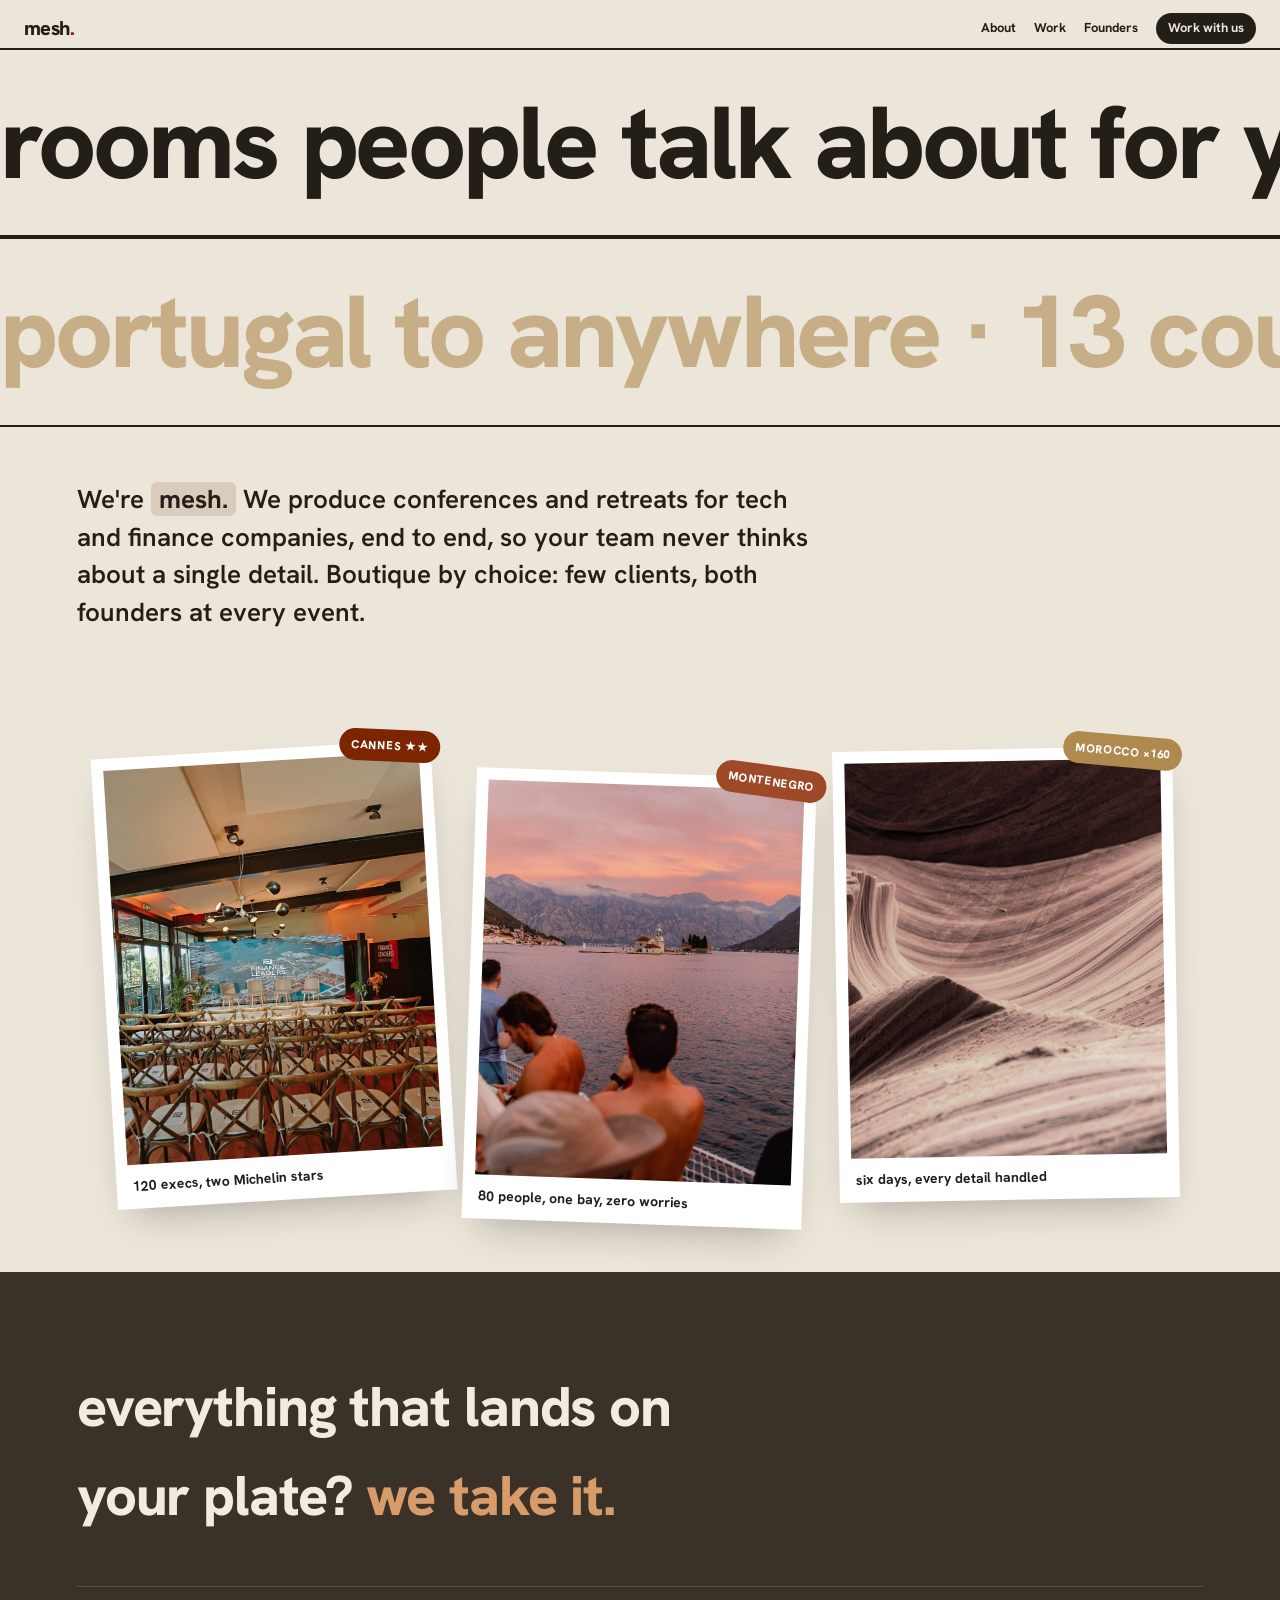
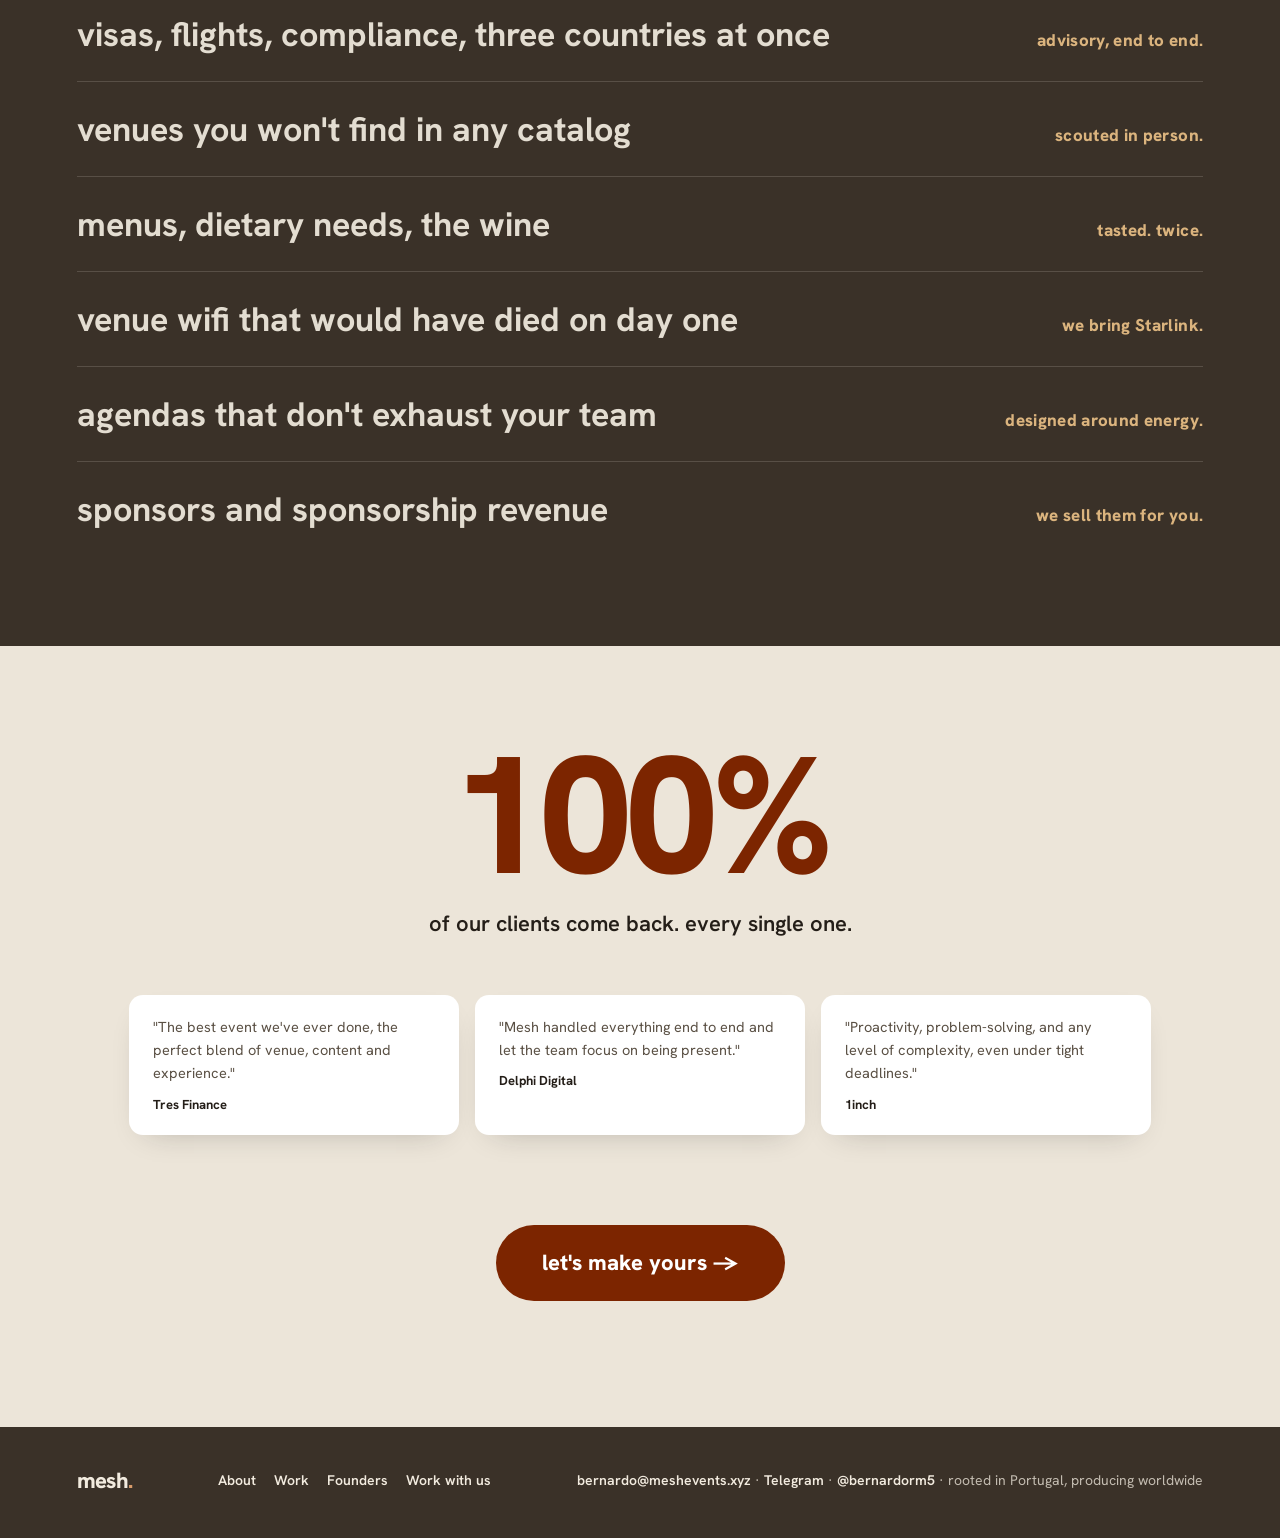
==== index.html @ 9ec5729b "Telegram (@BernardoRM) added to contact pills and footer" ====
<!DOCTYPE html>
<html lang="en">
<head>
<meta charset="UTF-8">
<meta name="viewport" content="width=device-width, initial-scale=1.0">
<title>mesh. · boutique event production for tech and finance companies</title>
<meta name="description" content="Mesh Events. We make rooms people talk about for years. Conferences and retreats for tech and finance companies.">
<link rel="preconnect" href="https://fonts.googleapis.com">
<link href="https://fonts.googleapis.com/css2?family=Hanken+Grotesk:wght@400;600;700;800&display=swap" rel="stylesheet">
<link rel="icon" type="image/png" href="assets/favicon.png">
<style>
/* Warm palette pulled from the deck: clay/terracotta accents, sand + cream neutrals, warm ink */
:root { --teal:#B0894F; --sand:#D9CCBD; --clay:#7C2500; --lapis:#9E4A29; --ink:#241E18; --paper:#ECE5D9; --soft:#5A5044; }
*{margin:0;padding:0;box-sizing:border-box}
body{font-family:'Hanken Grotesk',sans-serif;background:var(--paper);color:var(--ink);font-size:17px;line-height:1.6;-webkit-font-smoothing:antialiased;overflow-x:hidden}
a{color:inherit;text-decoration:none} img{display:block;max-width:100%}

.masthead{display:flex;justify-content:space-between;align-items:flex-end;padding:12px 24px 4px}
.corner-logo{font-weight:800;font-size:20px;letter-spacing:-0.03em}
.corner-logo span{color:var(--clay)}
.corner-nav{display:flex;align-items:center;gap:18px;font-size:13px;font-weight:700}
.corner-nav a:hover{color:var(--clay)}
.corner-nav a.cta{background:var(--ink);color:var(--paper);padding:5px 12px;border-radius:999px}
.corner-nav a.cta:hover{background:var(--clay);color:var(--paper)}

/* Marquee hero */
.hero{padding:0 0 5vh}
.marquee{overflow:hidden;white-space:nowrap;border-top:2px solid var(--ink);border-bottom:2px solid var(--ink);padding:1.2vh 0}
.marquee .track{display:inline-block;animation:scroll 28s linear infinite;font-size:clamp(44px,8vw,110px);font-weight:800;letter-spacing:-0.03em}
.marquee .track em{font-style:normal;color:var(--clay)}
.marquee .track u{text-decoration:none;color:var(--lapis)}
.marquee.reverse .track{animation-direction:reverse;color:rgba(176,137,79,.6)}
@keyframes scroll{from{transform:translateX(0)}to{transform:translateX(-50%)}}
.hero .who{max-width:900px;padding:6vh 6vw 0}
.hero .who p{font-size:clamp(18px,2.2vw,26px);font-weight:600;line-height:1.45}
.hero .who p b{background:var(--sand);padding:0 8px;border-radius:6px}

/* Tilted photo cards */
.deck{display:flex;flex-wrap:wrap;justify-content:center;gap:2vw;padding:8vh 4vw;position:relative}
.pcard{width:min(340px,74vw);background:#fff;padding:12px 12px 44px;box-shadow:0 20px 40px -18px rgba(28,28,28,.35);transition:transform .3s ease;position:relative}
.pcard img{aspect-ratio:4/5;object-fit:cover;width:100%}
.pcard .lbl{position:absolute;bottom:12px;left:16px;font-weight:700;font-size:14px}
.pcard .stamp{position:absolute;top:-12px;right:-10px;background:var(--clay);color:#fff;font-size:11.5px;font-weight:800;letter-spacing:.06em;padding:7px 12px;border-radius:999px;transform:rotate(6deg)}
.pcard.a{transform:rotate(-3.5deg)} .pcard.b{transform:rotate(2deg) translateY(24px)} .pcard.c{transform:rotate(-1deg)}
.pcard.a:hover,.pcard.b:hover,.pcard.c:hover{transform:rotate(0) translateY(-6px);z-index:5}
.pcard.b .stamp{background:var(--lapis)}
.pcard.c .stamp{background:var(--teal)}
.pcard{cursor:pointer}
.pcard-link{position:absolute;inset:0;z-index:6}

/* Big list of what we take off your plate */
.plate-sec{background:#3A3128;color:#F2EBDF;padding:10vh 6vw}
.plate-sec h2{font-size:clamp(28px,4.4vw,56px);font-weight:800;letter-spacing:-0.02em;margin-bottom:5vh;max-width:20ch}
.plate-sec h2 span{color:#D89B6A}
.strike-list{display:flex;flex-direction:column}
.strike-list div{font-size:clamp(19px,2.8vw,34px);font-weight:700;padding:2.2vh 0;border-top:1px solid rgba(242,235,223,.16);color:rgba(242,235,223,.92);position:relative;cursor:default;display:flex;justify-content:space-between;align-items:baseline;gap:16px;flex-wrap:wrap}

.strike-list div::after{content:attr(data-relief);font-size:clamp(13px,1.4vw,17px);font-weight:800;color:#DBB47E;white-space:nowrap;letter-spacing:.02em}


/* Proof */
.proof{padding:10vh 6vw;text-align:center}
.proof .big{font-size:clamp(64px,13vw,180px);font-weight:800;letter-spacing:-0.04em;line-height:.95;color:var(--clay)}
.proof .expl{font-size:clamp(17px,2vw,22px);font-weight:600;margin-top:12px}
.proof .quotes{display:flex;flex-wrap:wrap;gap:16px;justify-content:center;margin-top:6vh}
.proof .q{background:#fff;border-radius:14px;padding:20px 24px;max-width:330px;text-align:left;font-size:14.5px;color:var(--soft);box-shadow:0 12px 30px -18px rgba(28,28,28,.3)}
.proof .q b{display:block;color:var(--ink);margin-top:10px;font-size:13px}

.cta{padding:0 6vw 14vh;text-align:center}
.cta a{display:inline-block;background:var(--clay);color:#fff;font-weight:800;font-size:clamp(17px,2vw,22px);padding:20px 46px;border-radius:999px;transition:transform .18s,background .18s}
.cta a:hover{transform:translateY(-3px) rotate(-1deg);background:#3A3128}
footer{background:#3A3128;color:rgba(242,235,223,.75);padding:36px 6vw 40px;display:flex;flex-wrap:wrap;gap:18px 32px;justify-content:space-between;align-items:center;font-size:14px}
footer .flogo{font-weight:800;font-size:22px;letter-spacing:-0.03em;color:#F2EBDF}
footer .flogo span{color:#D89B6A}
footer a{color:#F2EBDF;font-weight:600}
footer a:hover{color:#DBB47E}
footer nav{display:flex;gap:18px;flex-wrap:wrap}
</style>
</head>
<body>

<header class="masthead">
<a class="corner-logo" href="index.html">mesh<span>.</span></a>
<nav class="corner-nav"><a href="about.html">About</a><a href="work.html">Work</a><a href="founders.html">Founders</a><a href="contact.html" class="cta">Work with us</a></nav>
</header>

<div class="hero">
  <div class="marquee"><div class="track">rooms people talk about for years <em>·</em> conferences <em>·</em> retreats <em>·</em> offsites <em>·</em> rooms people talk about for years <em>·</em> conferences <em>·</em> retreats <em>·</em> offsites <em>·</em>&nbsp;</div></div>
  <div class="marquee reverse"><div class="track">portugal to anywhere · 13 countries · 4 continents · portugal to anywhere · 13 countries · 4 continents · portugal to anywhere · 13 countries · 4 continents ·&nbsp;</div></div>
  <div class="who">
    <p>We're <b>mesh.</b> We produce conferences and retreats for tech and finance companies, end to end, so your team never thinks about a single detail. Boutique by choice: few clients, both founders at every event.</p>
  </div>
</div>

<div class="deck">
  <div class="pcard a"><a class="pcard-link" href="work.html#cannes" aria-label="See the Cannes conference for Tres Finance"></a><span class="stamp">CANNES ★★</span><img src="assets/cannes-room.jpg" alt=""><span class="lbl">120 execs, two Michelin stars</span></div>
  <div class="pcard b"><a class="pcard-link" href="work.html#montenegro" aria-label="See the Montenegro retreat for Delphi Digital"></a><span class="stamp">MONTENEGRO</span><img src="assets/kotor-sunset.jpg" alt=""><span class="lbl">80 people, one bay, zero worries</span></div>
  <div class="pcard c"><a class="pcard-link" href="work.html#morocco" aria-label="See the Morocco retreat for 1inch"></a><span class="stamp">MOROCCO ×160</span><img src="assets/texture-canyon.jpg" alt=""><span class="lbl">six days, every detail handled</span></div>
</div>

<div class="plate-sec">
  <h2>everything that lands on your plate? <span>we take it.</span></h2>
  <div class="strike-list">
    <div data-relief="advisory, end to end.">visas, flights, compliance, three countries at once</div>
    <div data-relief="scouted in person.">venues you won't find in any catalog</div>
    <div data-relief="tasted. twice.">menus, dietary needs, the wine</div>
    <div data-relief="we bring Starlink.">venue wifi that would have died on day one</div>
    <div data-relief="designed around energy.">agendas that don't exhaust your team</div>
    <div data-relief="we sell them for you.">sponsors and sponsorship revenue</div>
  </div>
</div>

<div class="proof">
  <div class="big">100%</div>
  <div class="expl">of our clients come back. every single one.</div>
  <div class="quotes">
    <div class="q">"The best event we've ever done, the perfect blend of venue, content and experience."<b>Tres Finance</b></div>
    <div class="q">"Mesh handled everything end to end and let the team focus on being present."<b>Delphi Digital</b></div>
    <div class="q">"Proactivity, problem-solving, and any level of complexity, even under tight deadlines."<b>1inch</b></div>
  </div>
</div>

<div class="cta">
  <a href="contact.html">let's make yours →</a>
</div>

<footer>
  <div class="flogo">mesh<span>.</span></div>
  <nav><a href="about.html">About</a><a href="work.html">Work</a><a href="founders.html">Founders</a><a href="contact.html">Work with us</a></nav>
  <div><a href="mailto:bernardo@meshevents.xyz">bernardo@meshevents.xyz</a> · <a href="https://t.me/BernardoRM" target="_blank" rel="noopener">Telegram</a> · <a href="https://x.com/bernardorm5" target="_blank" rel="noopener">@bernardorm5</a> · rooted in Portugal, producing worldwide</div>
</footer>

</body>
</html>
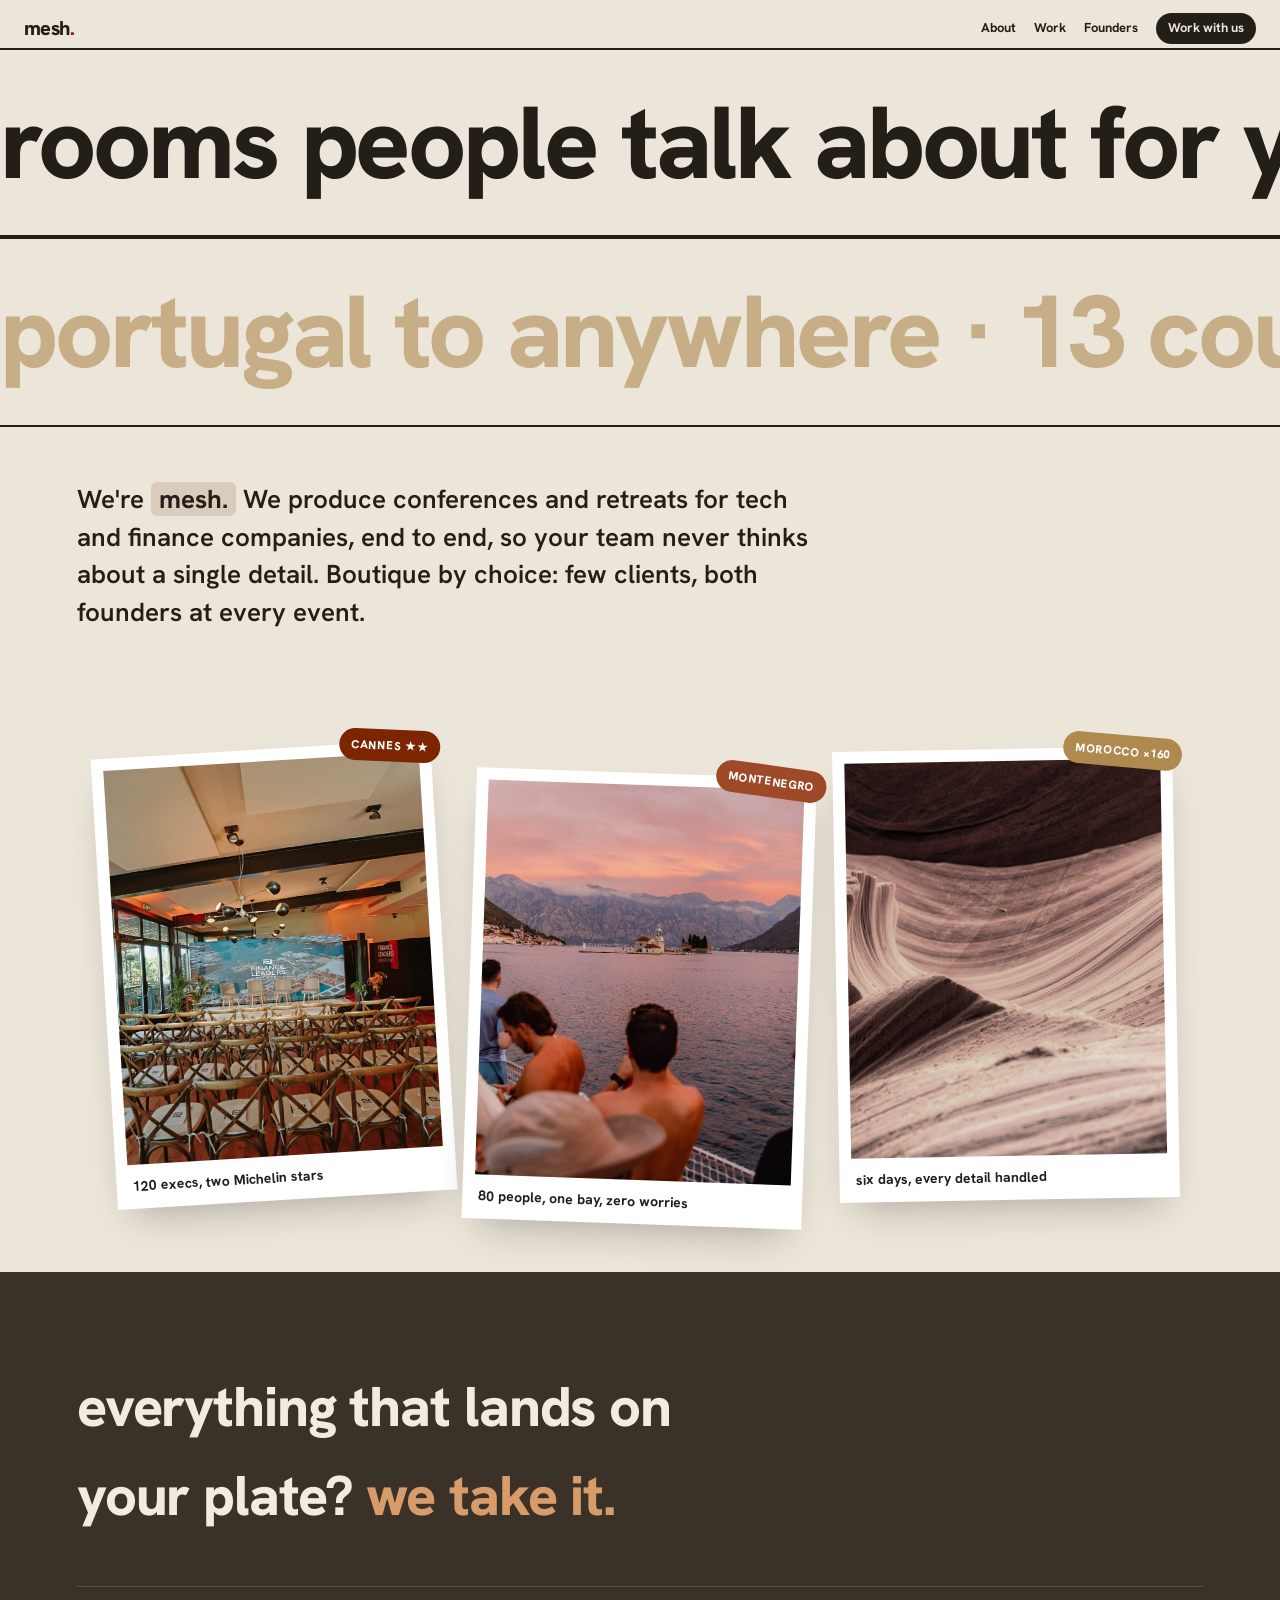
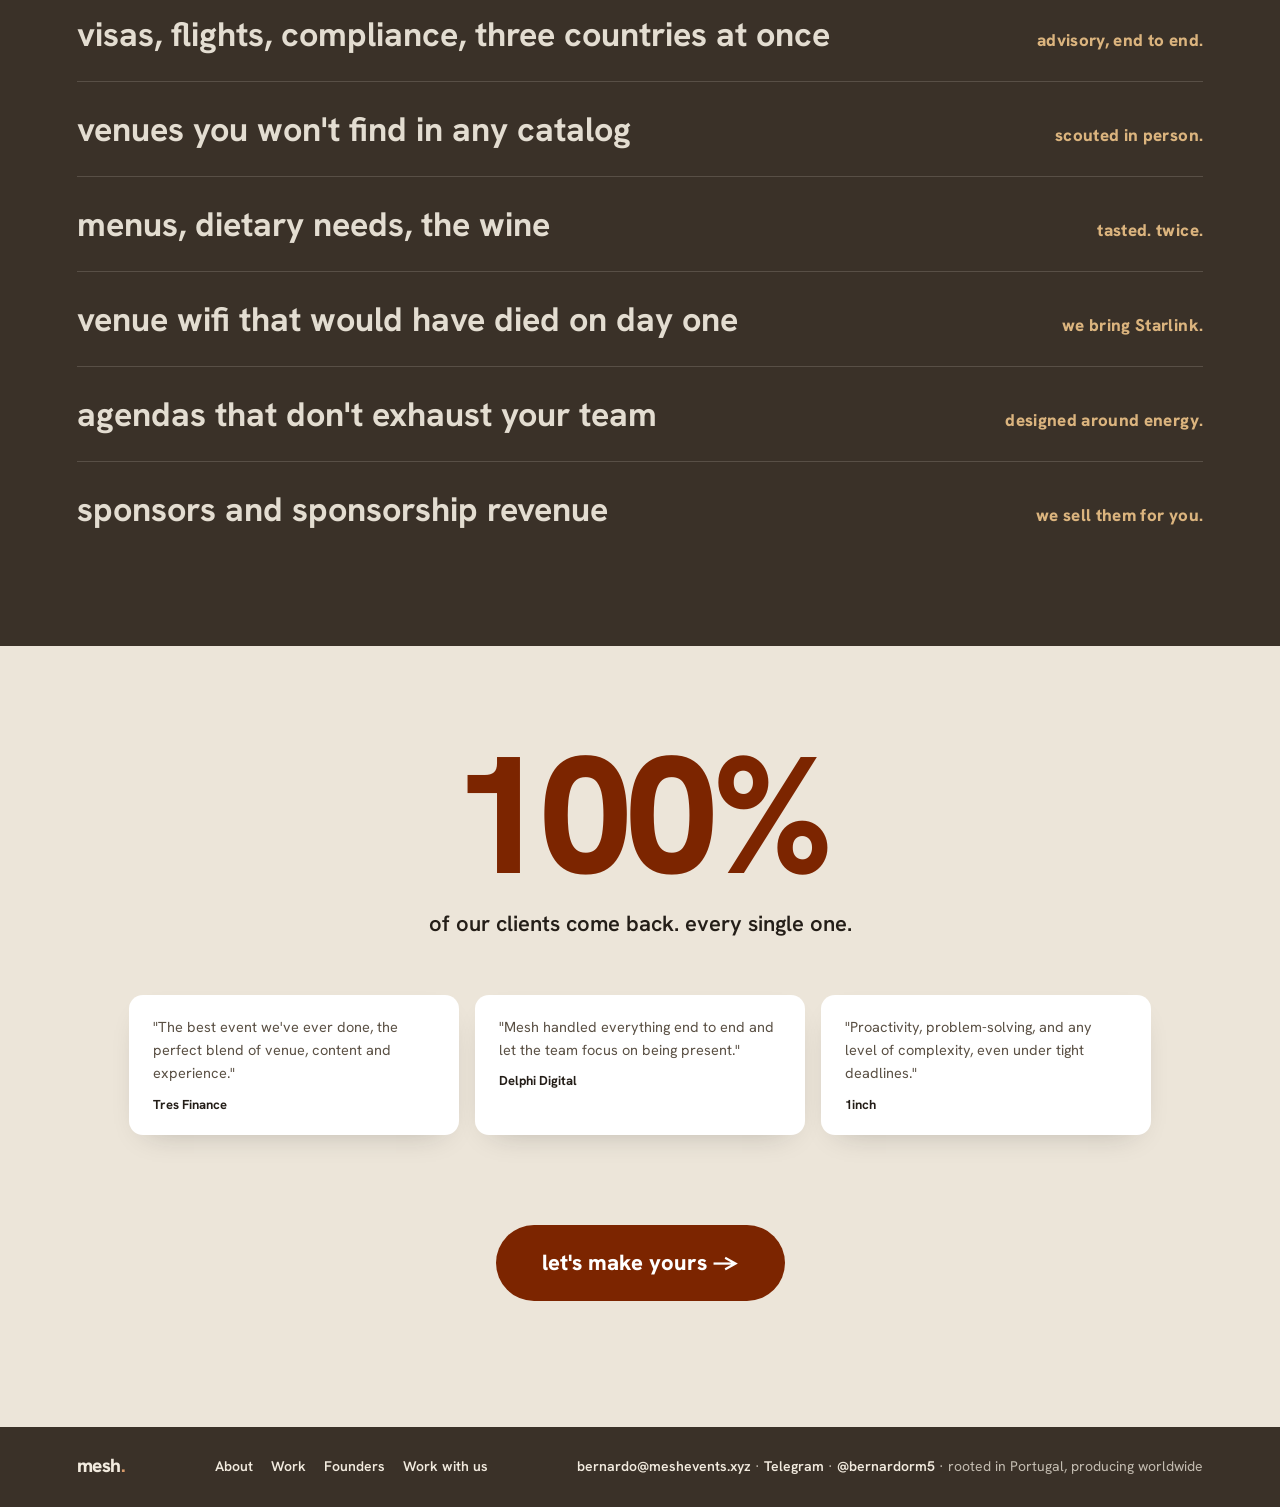
==== commit 675a1d15: "Overscroll flush (html gradient), compact balanced footers" ====
--- a/index.html
+++ b/index.html
@@ -12,8 +12,10 @@
 /* Warm palette pulled from the deck: clay/terracotta accents, sand + cream neutrals, warm ink */
 :root { --teal:#B0894F; --sand:#D9CCBD; --clay:#7C2500; --lapis:#9E4A29; --ink:#241E18; --paper:#ECE5D9; --soft:#5A5044; }
 *{margin:0;padding:0;box-sizing:border-box}
-body{font-family:'Hanken Grotesk',sans-serif;background:var(--paper);color:var(--ink);font-size:17px;line-height:1.6;-webkit-font-smoothing:antialiased;overflow-x:hidden}
-a{color:inherit;text-decoration:none} img{display:block;max-width:100%}
+body{font-family:'Hanken Grotesk',sans-serif;background:var(--paper);color:var(--ink);font-size:17px;line-height:1.6;-webkit-font-smoothing:antialiased}
+html,body{overflow-x:clip}
+a{color:inherit;text-decoration:none}
+html{background:linear-gradient(#ECE5D9 0%,#ECE5D9 50%,#3A3128 50%)} img{display:block;max-width:100%}
 
 .masthead{display:flex;justify-content:space-between;align-items:flex-end;padding:12px 24px 4px}
 .corner-logo{font-weight:800;font-size:20px;letter-spacing:-0.03em}
@@ -69,8 +71,8 @@
 .cta{padding:0 6vw 14vh;text-align:center}
 .cta a{display:inline-block;background:var(--clay);color:#fff;font-weight:800;font-size:clamp(17px,2vw,22px);padding:20px 46px;border-radius:999px;transition:transform .18s,background .18s}
 .cta a:hover{transform:translateY(-3px) rotate(-1deg);background:#3A3128}
-footer{background:#3A3128;color:rgba(242,235,223,.75);padding:36px 6vw 40px;display:flex;flex-wrap:wrap;gap:18px 32px;justify-content:space-between;align-items:center;font-size:14px}
-footer .flogo{font-weight:800;font-size:22px;letter-spacing:-0.03em;color:#F2EBDF}
+footer{background:#3A3128;color:rgba(242,235,223,.75);padding:24px 6vw 26px;display:flex;flex-wrap:wrap;gap:18px 32px;justify-content:space-between;align-items:center;font-size:14px}
+footer .flogo{font-weight:800;font-size:19px;letter-spacing:-0.03em;color:#F2EBDF}
 footer .flogo span{color:#D89B6A}
 footer a{color:#F2EBDF;font-weight:600}
 footer a:hover{color:#DBB47E}
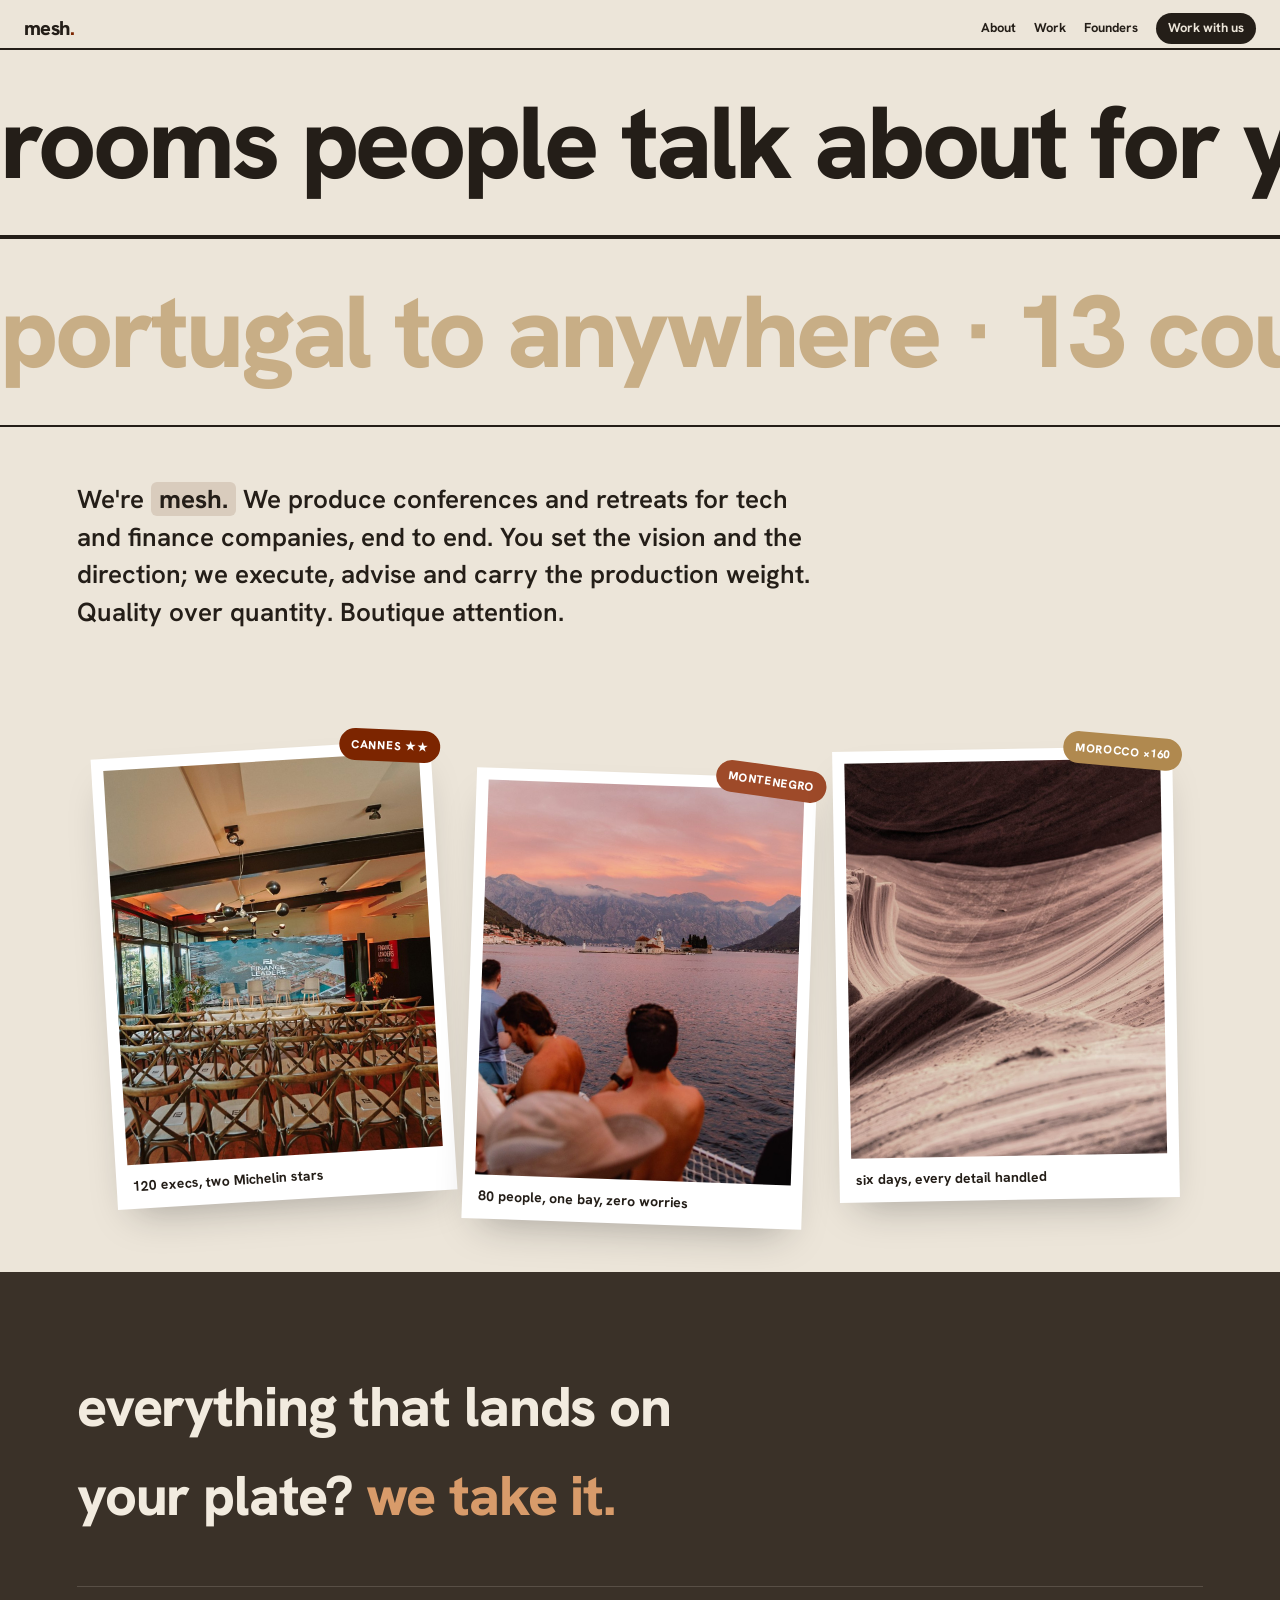
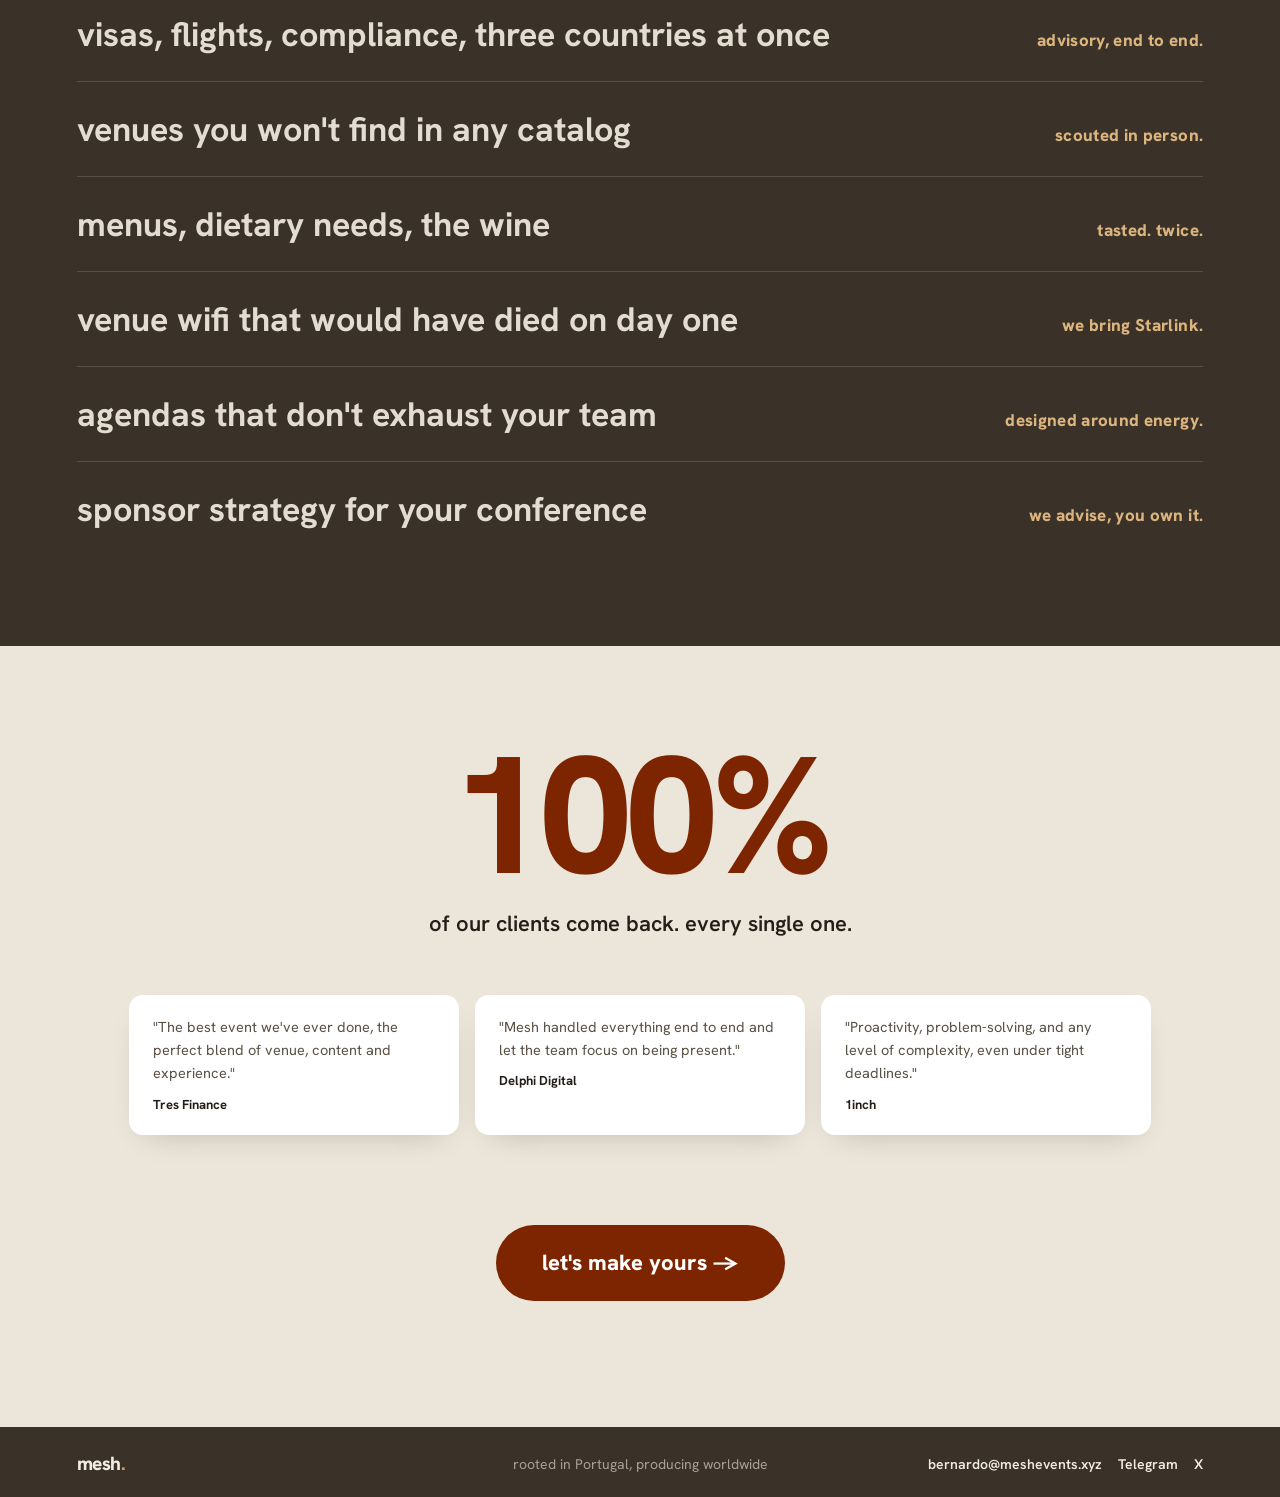
==== commit c379e62b: "Final reviewed version: honest positioning, unified footer, contact trio, all copy rounds" ====
--- a/index.html
+++ b/index.html
@@ -12,10 +12,10 @@
 /* Warm palette pulled from the deck: clay/terracotta accents, sand + cream neutrals, warm ink */
 :root { --teal:#B0894F; --sand:#D9CCBD; --clay:#7C2500; --lapis:#9E4A29; --ink:#241E18; --paper:#ECE5D9; --soft:#5A5044; }
 *{margin:0;padding:0;box-sizing:border-box}
-body{font-family:'Hanken Grotesk',sans-serif;background:var(--paper);color:var(--ink);font-size:17px;line-height:1.6;-webkit-font-smoothing:antialiased}
+body{min-height:100vh;display:flex;flex-direction:column;font-family:'Hanken Grotesk',sans-serif;background:var(--paper);color:var(--ink);font-size:17px;line-height:1.6;-webkit-font-smoothing:antialiased}
 html,body{overflow-x:clip}
 a{color:inherit;text-decoration:none}
-html{background:linear-gradient(#ECE5D9 0%,#ECE5D9 50%,#3A3128 50%)} img{display:block;max-width:100%}
+html{background:#3A3128} img{display:block;max-width:100%}
 
 .masthead{display:flex;justify-content:space-between;align-items:flex-end;padding:12px 24px 4px}
 .corner-logo{font-weight:800;font-size:20px;letter-spacing:-0.03em}
@@ -71,7 +71,10 @@
 .cta{padding:0 6vw 14vh;text-align:center}
 .cta a{display:inline-block;background:var(--clay);color:#fff;font-weight:800;font-size:clamp(17px,2vw,22px);padding:20px 46px;border-radius:999px;transition:transform .18s,background .18s}
 .cta a:hover{transform:translateY(-3px) rotate(-1deg);background:#3A3128}
-footer{background:#3A3128;color:rgba(242,235,223,.75);padding:24px 6vw 26px;display:flex;flex-wrap:wrap;gap:18px 32px;justify-content:space-between;align-items:center;font-size:14px}
+footer{margin-top:auto;background:#3A3128;color:rgba(242,235,223,.75);padding:22px 6vw 18px;font-size:14px;display:grid;grid-template-columns:1fr auto 1fr;align-items:center;gap:8px 24px}
+footer .fright{display:flex;gap:16px;justify-content:flex-end;align-items:center;flex-wrap:wrap}
+footer .ftag{text-align:center;font-size:14px;color:rgba(242,235,223,.6);white-space:nowrap}
+@media(max-width:800px){footer{grid-template-columns:1fr;text-align:center;justify-items:center}footer .fright{justify-content:center}}
 footer .flogo{font-weight:800;font-size:19px;letter-spacing:-0.03em;color:#F2EBDF}
 footer .flogo span{color:#D89B6A}
 footer a{color:#F2EBDF;font-weight:600}
@@ -90,7 +93,7 @@
   <div class="marquee"><div class="track">rooms people talk about for years <em>·</em> conferences <em>·</em> retreats <em>·</em> offsites <em>·</em> rooms people talk about for years <em>·</em> conferences <em>·</em> retreats <em>·</em> offsites <em>·</em>&nbsp;</div></div>
   <div class="marquee reverse"><div class="track">portugal to anywhere · 13 countries · 4 continents · portugal to anywhere · 13 countries · 4 continents · portugal to anywhere · 13 countries · 4 continents ·&nbsp;</div></div>
   <div class="who">
-    <p>We're <b>mesh.</b> We produce conferences and retreats for tech and finance companies, end to end, so your team never thinks about a single detail. Boutique by choice: few clients, both founders at every event.</p>
+    <p>We're <b>mesh.</b> We produce conferences and retreats for tech and finance companies, end to end. You set the vision and the direction; we execute, advise and carry the production weight. Quality over quantity. Boutique attention.</p>
   </div>
 </div>
 
@@ -108,7 +111,7 @@
     <div data-relief="tasted. twice.">menus, dietary needs, the wine</div>
     <div data-relief="we bring Starlink.">venue wifi that would have died on day one</div>
     <div data-relief="designed around energy.">agendas that don't exhaust your team</div>
-    <div data-relief="we sell them for you.">sponsors and sponsorship revenue</div>
+    <div data-relief="we advise, you own it.">sponsor strategy for your conference</div>
   </div>
 </div>
 
@@ -128,8 +131,8 @@
 
 <footer>
   <div class="flogo">mesh<span>.</span></div>
-  <nav><a href="about.html">About</a><a href="work.html">Work</a><a href="founders.html">Founders</a><a href="contact.html">Work with us</a></nav>
-  <div><a href="mailto:bernardo@meshevents.xyz">bernardo@meshevents.xyz</a> · <a href="https://t.me/BernardoRM" target="_blank" rel="noopener">Telegram</a> · <a href="https://x.com/bernardorm5" target="_blank" rel="noopener">@bernardorm5</a> · rooted in Portugal, producing worldwide</div>
+  <div class="ftag">rooted in Portugal, producing worldwide</div>
+  <div class="fright"><a href="mailto:bernardo@meshevents.xyz">bernardo@meshevents.xyz</a><a href="https://t.me/BernardoRM" target="_blank" rel="noopener">Telegram</a><a href="https://x.com/bernardorm5" target="_blank" rel="noopener">X</a></div>
 </footer>
 
 </body>
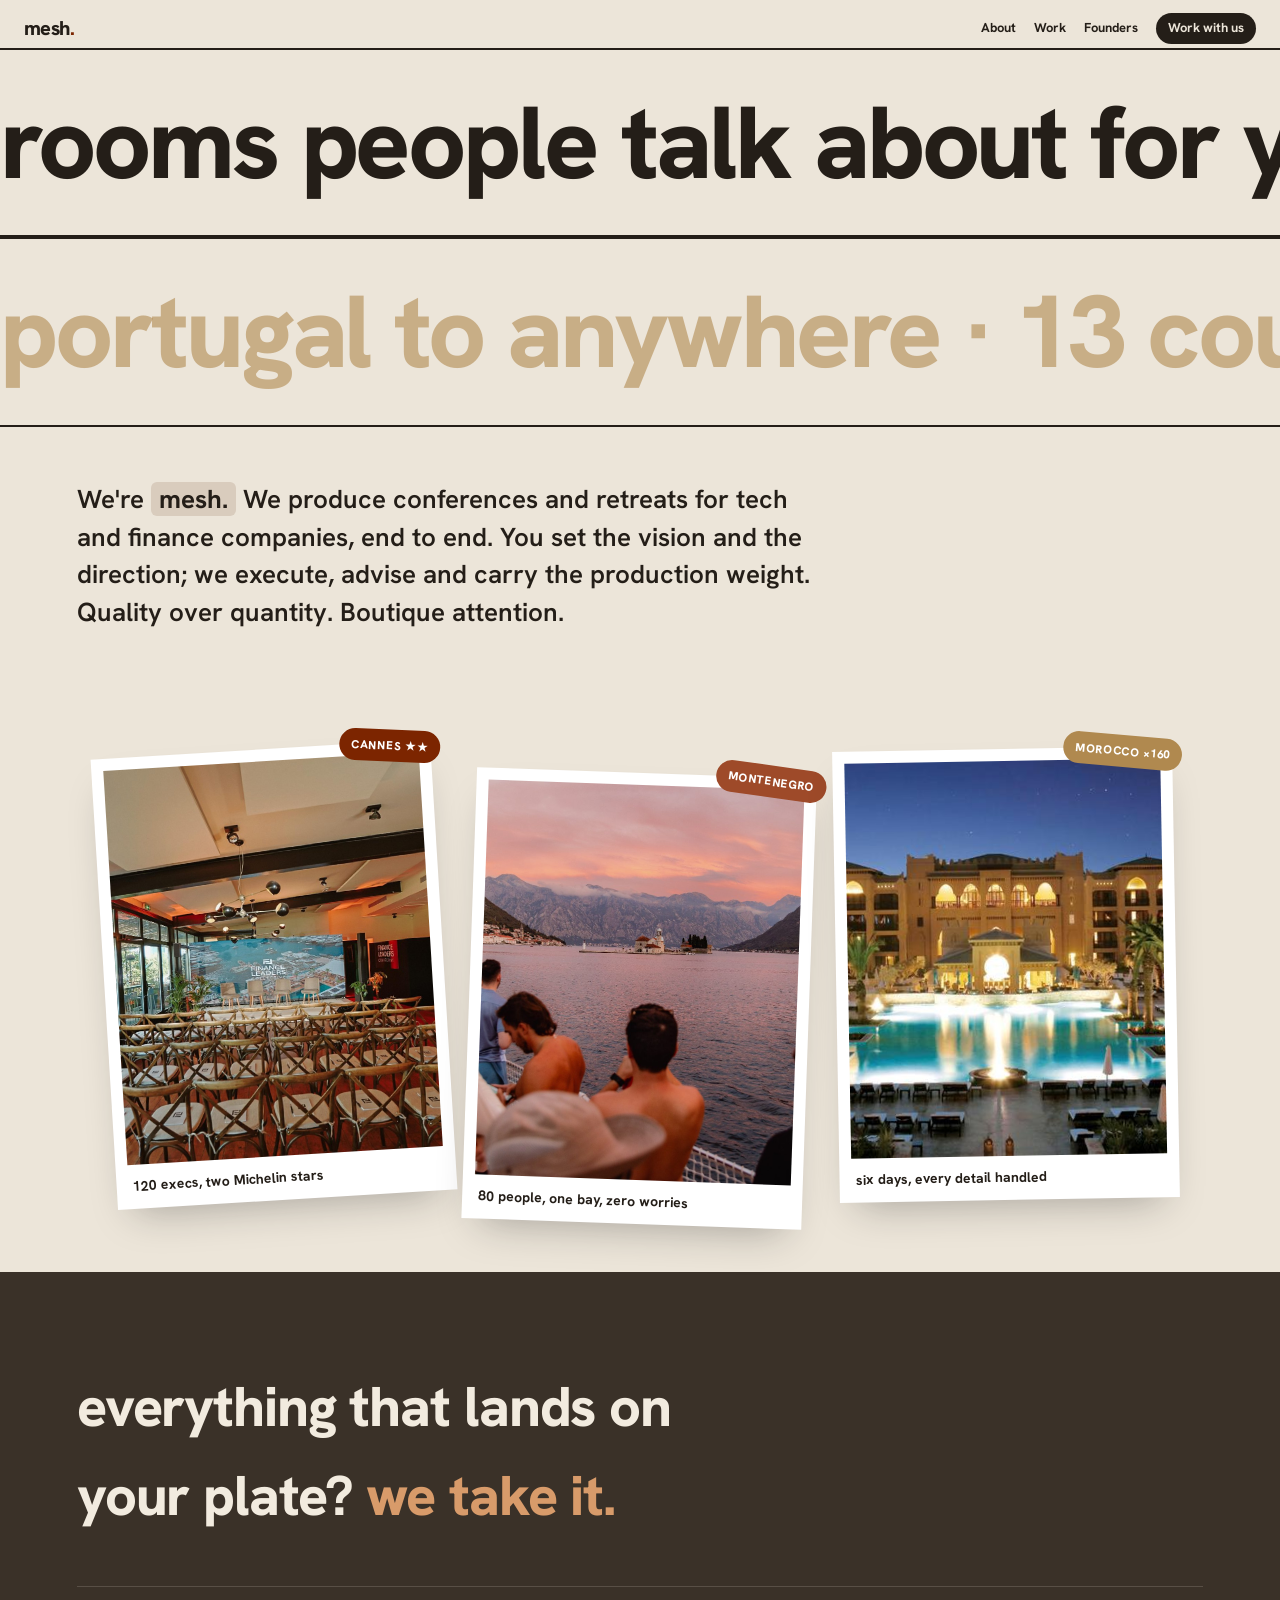
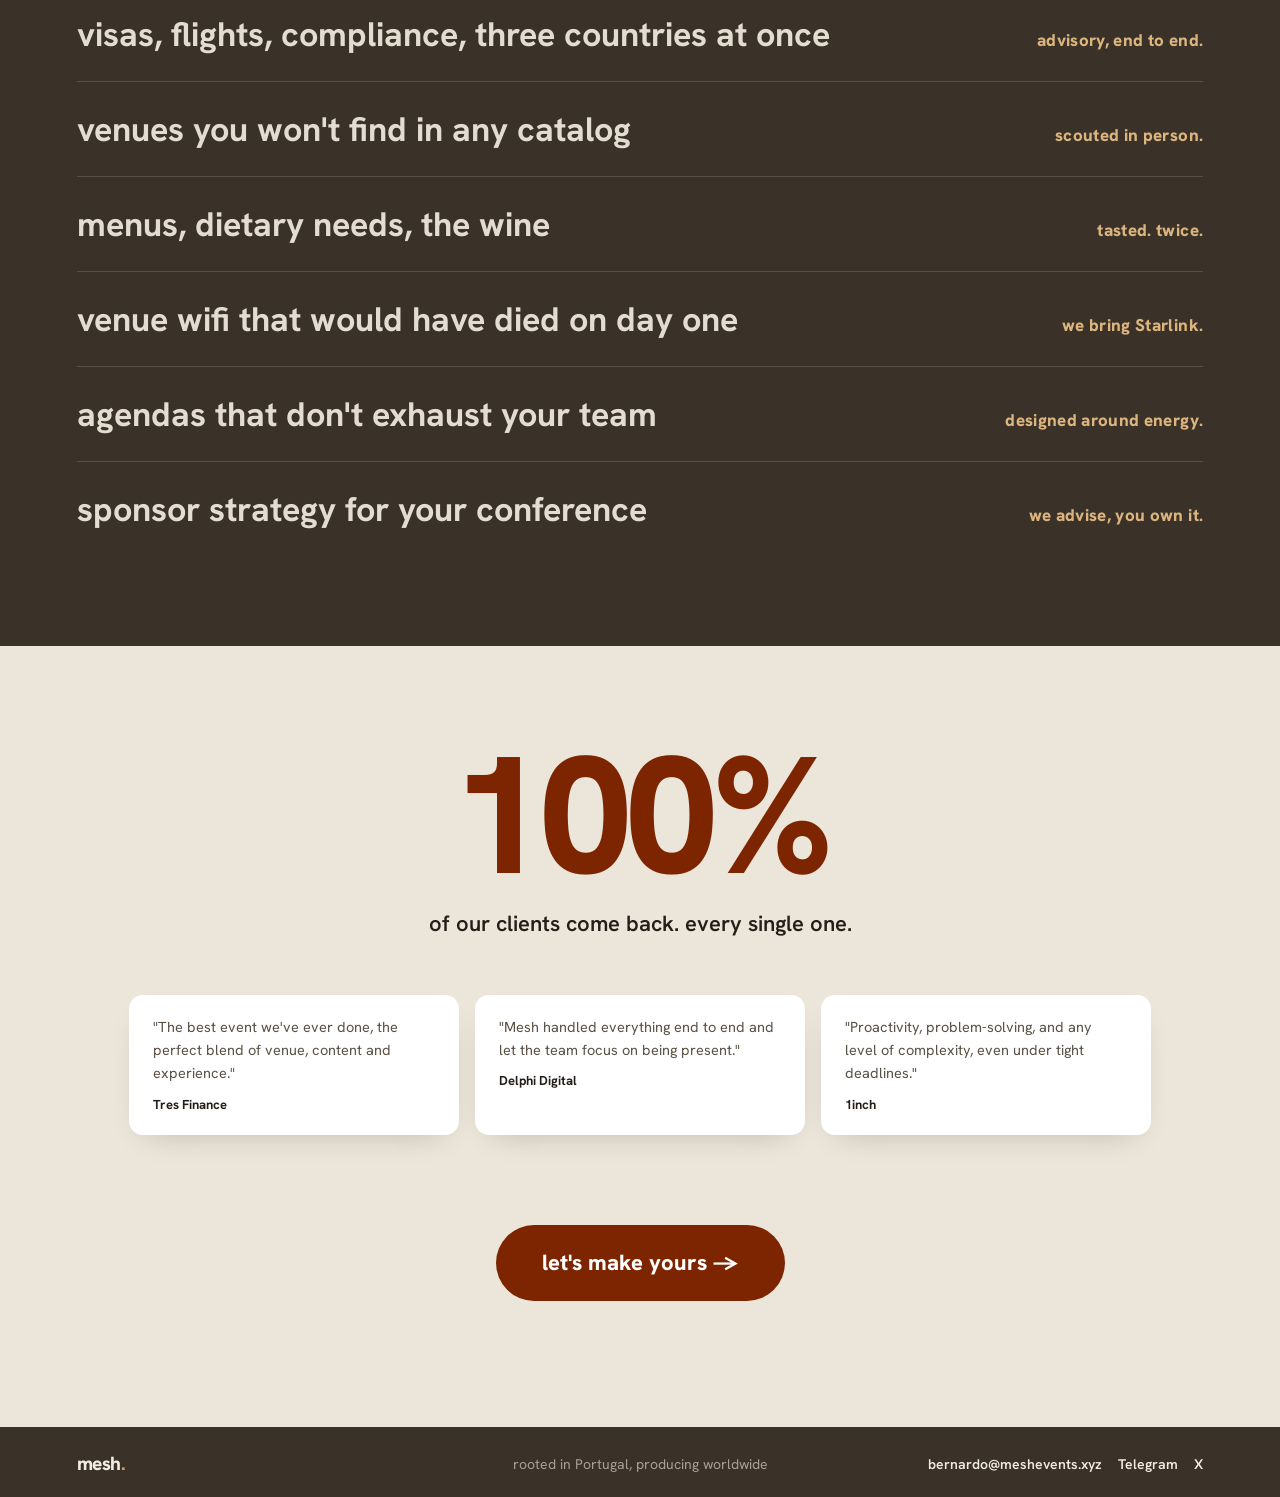
==== commit 03d414de: "Morocco: Mazagan night photo on card, privacy-first note on case study" ====
--- a/index.html
+++ b/index.html
@@ -49,6 +49,12 @@
 .pcard.c .stamp{background:var(--teal)}
 .pcard{cursor:pointer}
 .pcard-link{position:absolute;inset:0;z-index:6}
+@media(max-width:700px){
+.deck{gap:36px;padding:7vh 6vw}
+.pcard.a{transform:rotate(-2deg)}
+.pcard.b{transform:rotate(1.5deg)}
+.pcard.c{transform:rotate(-1.5deg)}
+}
 
 /* Big list of what we take off your plate */
 .plate-sec{background:#3A3128;color:#F2EBDF;padding:10vh 6vw}
@@ -100,7 +106,7 @@
 <div class="deck">
   <div class="pcard a"><a class="pcard-link" href="work.html#cannes" aria-label="See the Cannes conference for Tres Finance"></a><span class="stamp">CANNES ★★</span><img src="assets/cannes-room.jpg" alt=""><span class="lbl">120 execs, two Michelin stars</span></div>
   <div class="pcard b"><a class="pcard-link" href="work.html#montenegro" aria-label="See the Montenegro retreat for Delphi Digital"></a><span class="stamp">MONTENEGRO</span><img src="assets/kotor-sunset.jpg" alt=""><span class="lbl">80 people, one bay, zero worries</span></div>
-  <div class="pcard c"><a class="pcard-link" href="work.html#morocco" aria-label="See the Morocco retreat for 1inch"></a><span class="stamp">MOROCCO ×160</span><img src="assets/texture-canyon.jpg" alt=""><span class="lbl">six days, every detail handled</span></div>
+  <div class="pcard c"><a class="pcard-link" href="work.html#morocco" aria-label="See the Morocco retreat for 1inch"></a><span class="stamp">MOROCCO ×160</span><img src="assets/morocco-mazagan-night.jpg" alt=""><span class="lbl">six days, every detail handled</span></div>
 </div>
 
 <div class="plate-sec">
